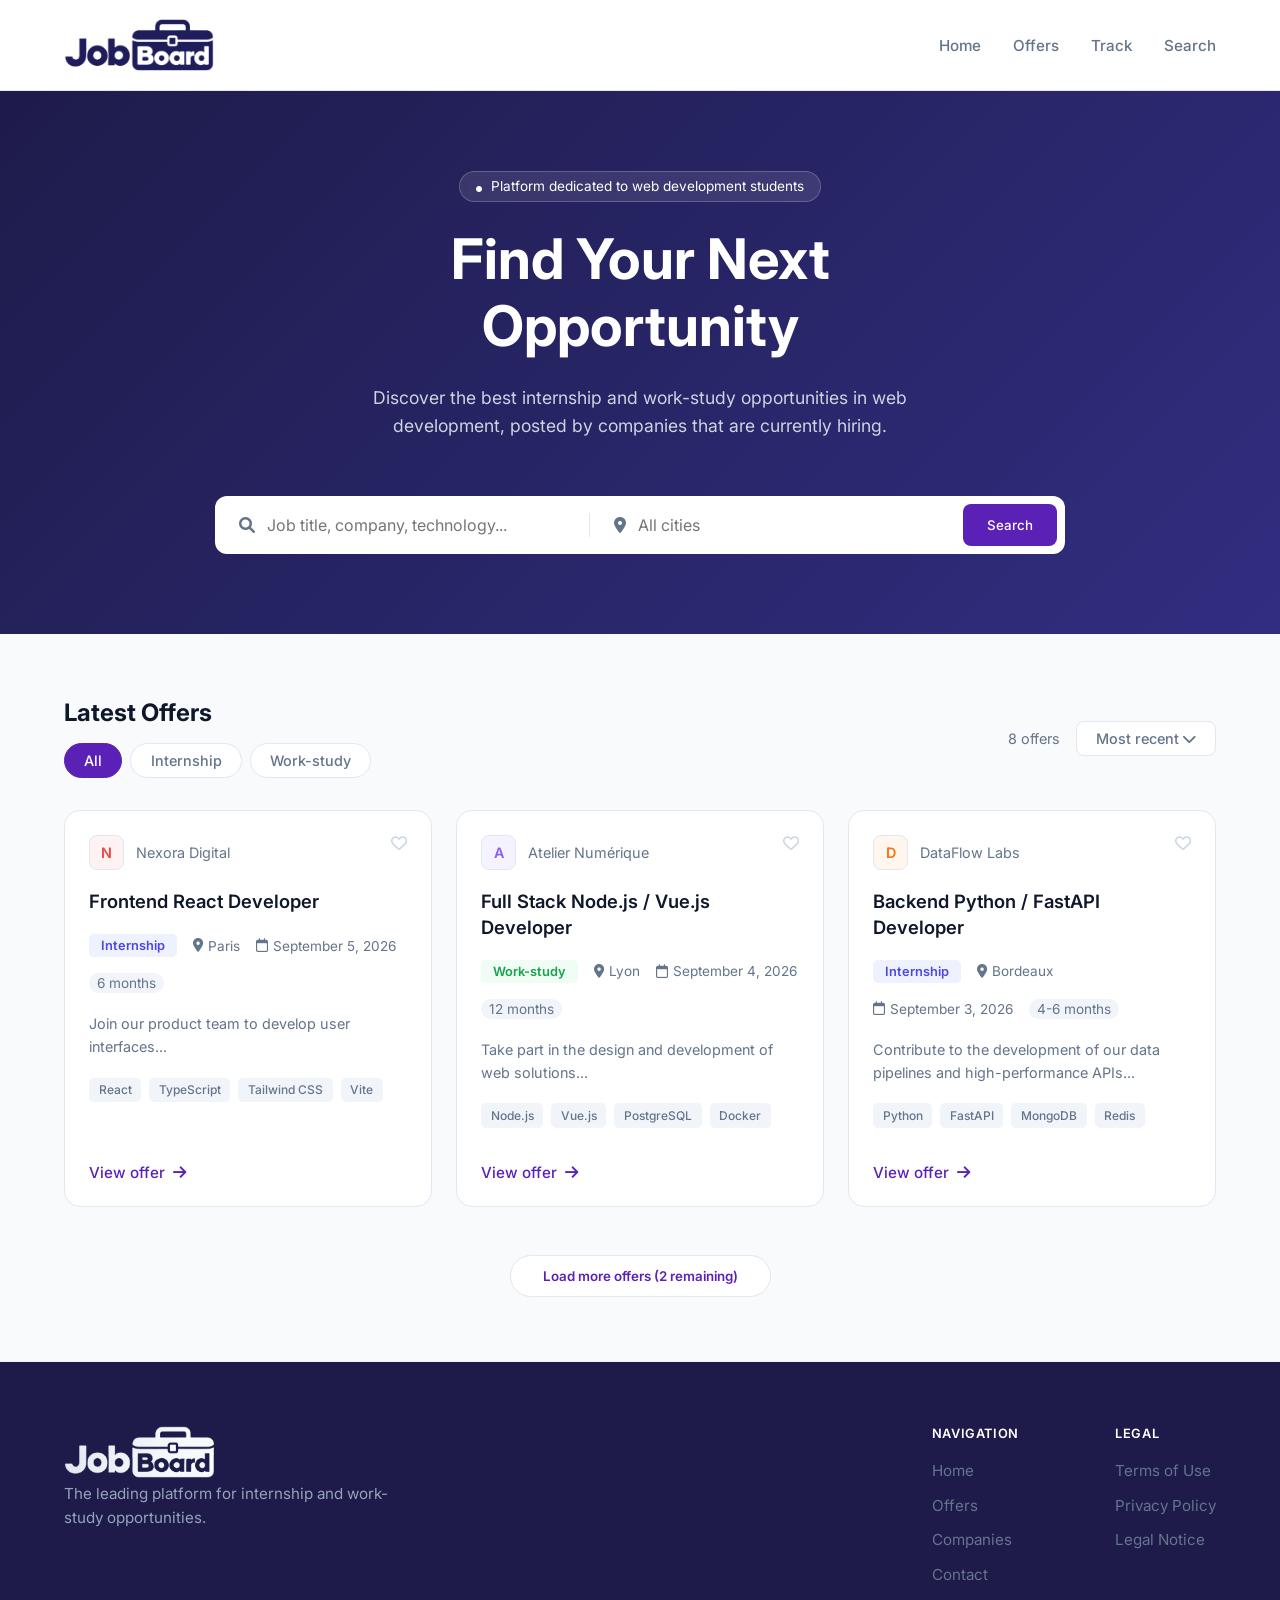
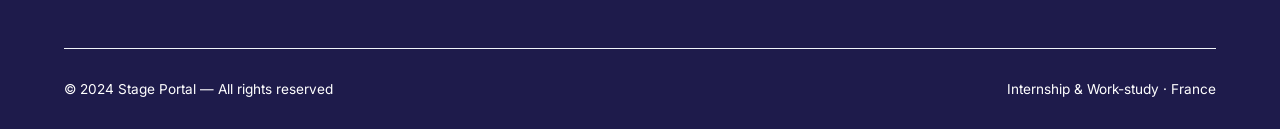
==== index.html @ 7f5615b3 "feat : create html and css for offers page [PSA-21]" ====
<!DOCTYPE html>
<html lang="en">

<head>
    <meta charset="UTF-8">
    <meta name="viewport" content="width=device-width, initial-scale=1.0">
    <title>StageFinder - Find Your Next Opportunity</title>
    <link href="https://cdnjs.cloudflare.com/ajax/libs/font-awesome/6.0.0/css/all.min.css" rel="stylesheet">
    <link href="https://fonts.googleapis.com/css2?family=Inter:wght@400;500;600;700&display=swap" rel="stylesheet">
    <link rel="stylesheet" href="./css/style.css">
    <link rel="stylesheet" href="./css/index.css">
</head>

<body>

    <nav>
        <a href="./index.html" class="logo">
            <img src="./assets/images/logo.png" alt="Logo">
        </a>
        <div class="nav-links">
            <a href="./index.html">Home</a>
            <a href="./search-offers.html">Offers</a>
            <a href="./offers-submiting.html">Track</a>
            <a href="./search-offers.html"> Search</a>
        </div>

    </nav>

    <header class="hero">
        <div class="hero-badge">
            <i class="fa-solid fa-circle" style="font-size: 6px; margin-right: 5px;"></i>
            Platform dedicated to web development students
        </div>
        <h1>Find Your Next<br>Opportunity</h1>
        <p>Discover the best internship and work-study opportunities in web development, posted by companies
            that are currently hiring.</p>

        <div class="search-box">
            <div class="search-input">
                <i class="fa-solid fa-magnifying-glass"></i>
                <input type="text" placeholder="Job title, company, technology...">
            </div>
            <div class="search-divider"></div>
            <div class="search-input">
                <i class="fa-solid fa-location-dot"></i>
                <input type="text" placeholder="All cities">
            </div>
            <button class="btn-primary" style="border-radius: 0.5rem; padding: 0.8rem 1.5rem;">Search</button>
        </div>
    </header>

    <main class="container">
        <div class="section-header">
            <div>
                <h2>Latest Offers</h2>
                <div class="filters" style="margin-top: 1rem;">
                    <button class="filter-btn active">All</button>
                    <button class="filter-btn">Internship</button>
                    <button class="filter-btn">Work-study</button>
                </div>
            </div>
            <div style="display: flex; gap: 1rem; align-items: center; color: var(--text-muted); font-size: 0.9rem;">
                <span>8 offers</span>
                <button class="filter-btn" style="border-radius: 0.5rem;">Most recent <i
                        class="fa-solid fa-chevron-down"></i></button>
            </div>
        </div>

        <div class="grid">

            <article class="card">
                <div class="card-header">
                    <div class="company">
                        <div class="company-logo" style="color:#EF4444; background:#FEF2F2;">N</div>
                        Nexora Digital
                    </div>
                    <i class="fa-regular fa-heart heart-icon"></i>
                </div>
                <h3 class="card-title">Frontend React Developer</h3>
                <div class="card-meta">
                    <span class="badge badge-stage">Internship</span>
                    <span class="meta-item"><i class="fa-solid fa-location-dot"></i> Paris</span>
                    <span class="meta-item"><i class="fa-regular fa-calendar"></i> September 5, 2026</span>
                    <span class="meta-item" style="background:#F1F5F9; padding:2px 8px; border-radius:12px;">6
                        months</span>
                </div>
                <p class="card-desc">Join our product team to develop user interfaces...</p>
                <div class="tags">
                    <span class="tag">React</span>
                    <span class="tag">TypeScript</span>
                    <span class="tag">Tailwind CSS</span>
                    <span class="tag">Vite</span>
                </div>
                <div class="card-footer">
                    <a href="#" class="btn-link">View offer <i class="fa-solid fa-arrow-right"></i></a>
                </div>
            </article>

            <article class="card">
                <div class="card-header">
                    <div class="company">
                        <div class="company-logo" style="color:#8B5CF6; background:#F5F3FF;">A</div>
                        Atelier Numérique
                    </div>
                    <i class="fa-regular fa-heart heart-icon"></i>
                </div>
                <h3 class="card-title">Full Stack Node.js / Vue.js Developer</h3>
                <div class="card-meta">
                    <span class="badge badge-alt">Work-study</span>
                    <span class="meta-item"><i class="fa-solid fa-location-dot"></i> Lyon</span>
                    <span class="meta-item"><i class="fa-regular fa-calendar"></i> September 4, 2026</span>
                    <span class="meta-item" style="background:#F1F5F9; padding:2px 8px; border-radius:12px;">12
                        months</span>
                </div>
                <p class="card-desc">Take part in the design and development of web solutions...</p>
                <div class="tags">
                    <span class="tag">Node.js</span>
                    <span class="tag">Vue.js</span>
                    <span class="tag">PostgreSQL</span>
                    <span class="tag">Docker</span>
                </div>
                <div class="card-footer">
                    <a href="#" class="btn-link">View offer <i class="fa-solid fa-arrow-right"></i></a>
                </div>
            </article>

            <article class="card">
                <div class="card-header">
                    <div class="company">
                        <div class="company-logo" style="color:#F97316; background:#FFF7ED;">D</div>
                        DataFlow Labs
                    </div>
                    <i class="fa-regular fa-heart heart-icon"></i>
                </div>
                <h3 class="card-title">Backend Python / FastAPI Developer</h3>
                <div class="card-meta">
                    <span class="badge badge-stage">Internship</span>
                    <span class="meta-item"><i class="fa-solid fa-location-dot"></i> Bordeaux</span>
                    <span class="meta-item"><i class="fa-regular fa-calendar"></i> September 3, 2026</span>
                    <span class="meta-item" style="background:#F1F5F9; padding:2px 8px; border-radius:12px;">4-6
                        months</span>
                </div>
                <p class="card-desc">Contribute to the development of our data pipelines and high-performance APIs...</p>
                <div class="tags">
                    <span class="tag">Python</span>
                    <span class="tag">FastAPI</span>
                    <span class="tag">MongoDB</span>
                    <span class="tag">Redis</span>
                </div>
                <div class="card-footer">
                    <a href="#" class="btn-link">View offer <i class="fa-solid fa-arrow-right"></i></a>
                </div>
            </article>

        </div>

        <div class="load-more">
            <button>Load more offers (2 remaining)</button>
        </div>
    </main>

    <footer class="site-footer">
        <div class="footer-container">

            <div class="footer-top">

                <div class="footer-brand">
                    <div class="footer-logo">
                        <img src="./assets/images/logo_dark_mode.png" alt="logo">
                    </div>
                    <p>The leading platform for internship and work-study opportunities.</p>
                </div>

                <div class="footer-links-wrapper">

                    <div class="footer-link-group">
                        <h4>Navigation</h4>
                        <ul>
                            <li><a href="#">Home</a></li>
                            <li><a href="#">Offers</a></li>
                            <li><a href="#">Companies</a></li>
                            <li><a href="#">Contact</a></li>
                        </ul>
                    </div>

                    <div class="footer-link-group">
                        <h4>Legal</h4>
                        <ul>
                            <li><a href="#">Terms of Use</a></li>
                            <li><a href="#">Privacy Policy</a></li>
                            <li><a href="#">Legal Notice</a></li>
                        </ul>
                    </div>

                </div>
            </div>

            <div class="footer-bottom">
                <p>© 2024 Stage Portal — All rights reserved</p>
                <p>Internship & Work-study · France</p>
            </div>

        </div>
    </footer>
</body>

</html>
---- css/style.css ----
:root {
    --primary: #5B21B6;
    --primary-light: #7C3AED;
    --primary-dark: #4C1D95;
    --bg-color: #F8FAFC;
    --text-main: #0F172A;
    --text-muted: #64748B;
    --border-color: #E2E8F0;
    --white: #FFFFFF;
    --stage-bg: #EEF2FF;
    --stage-text: #4F46E5;
    --alt-bg: #F0FDF4;
    --alt-text: #16A34A;
    --dark-card: #1E1B4B;
    --heart-red: #EF4444;
    --heart-bg: #FEE2E2;
}

* {
    margin: 0;
    padding: 0;
    box-sizing: border-box;
    font-family: 'Inter', sans-serif;
}

body {
    background-color: var(--bg-color);
    color: var(--text-main);
}

a {
    text-decoration: none;
    color: inherit;
}

ul {
    list-style: none;
}

nav {
    display: flex;
    justify-content: space-between;
    align-items: center;
    padding: 1.2rem 5%;
    background: var(--white);
    border-bottom: 1px solid var(--border-color);
}

.logo {
    font-weight: 700;
    font-size: 1.25rem;
    display: flex;
    align-items: center;
    gap: 0.5rem;
    color: var(--primary);
}

.logo img {
    width: 150px;
}

.nav-links {
    display: flex;
    gap: 2rem;
    align-items: center;
}

.nav-links a {
    color: var(--text-muted);
    font-weight: 500;
    font-size: 0.95rem;
    transition: color 0.2s;
}

.nav-links a:hover {
    color: var(--primary);
}


/* footer */
.site-footer {
    background-color: var(--dark-card);
    padding: 4rem 5% 2rem;
    font-family: 'Inter', sans-serif;
    border-top: 1px solid #F1F5F9;
}

.footer-container {
    max-width: 1200px;
    margin: 0 auto;
}

/* الجزء العلوي من الفوتر */
.footer-top {
    display: flex;
    justify-content: space-between;
    flex-wrap: wrap;
    gap: 3rem;
    margin-bottom: 4rem;
}

/* قسم الشعار والوصف */
.footer-brand {
    flex: 1;
    min-width: 250px;
    max-width: 350px;
}

.footer-logo img{
    width: 150px;
}


.footer-brand p {
    color: #94A3B8;
    font-size: 0.95rem;
    line-height: 1.6;
}

/* قسم الروابط */
.footer-links-wrapper {
    display: flex;
    gap: 6rem;
    flex-wrap: wrap;
}

.footer-link-group {
    display: flex;
    flex-direction: column;
    gap: 1.2rem;
}

.footer-link-group h4 {
    font-size: 0.8rem;
    font-weight: 600;
    color: var(--white);
    text-transform: uppercase;
    letter-spacing: 0.05em;
    margin: 0;
}

.footer-link-group ul {
    list-style: none;
    padding: 0;
    margin: 0;
    display: flex;
    flex-direction: column;
    gap: 0.9rem;
}

.footer-link-group a {
    text-decoration: none;
    color: #64748B;
    font-size: 0.95rem;
    transition: color 0.2s ease;
}

.footer-link-group a:hover {
    color: var(--white);
}

.footer-bottom {
    padding-top: 2rem;
    border-top: 1px solid #F1F5F9;
    display: flex;
    justify-content: space-between;
    align-items: center;
    flex-wrap: wrap;
    gap: 1rem;
}

.footer-bottom p {
    color: var(--white);
    font-size: 0.85rem;
    margin: 0;
}


@media (max-width: 768px) {
    .footer-top {
        flex-direction: column;
        gap: 2.5rem;
    }

    .footer-links-wrapper {
        gap: 3rem;
        flex-direction: column;
    }

    .footer-bottom {
        flex-direction: column;
        text-align: center;
        justify-content: center;
    }
}
---- css/index.css ----
.btn-primary {
    background: var(--primary);
    color: var(--white);
    padding: 0.6rem 1.2rem;
    border-radius: 0.5rem;
    font-weight: 500;
    border: none;
    cursor: pointer;
    transition: background 0.2s;
}

.btn-primary:hover {
    background: var(--primary-dark);
}

.hero {
    background: linear-gradient(135deg, #1E1B4B 0%, #312E81 100%);
    color: var(--white);
    text-align: center;
    padding: 5rem 5%;
    display: flex;
    flex-direction: column;
    align-items: center;
    gap: 1.5rem;
}

.hero-badge {
    background: rgba(255, 255, 255, 0.1);
    padding: 0.4rem 1rem;
    border-radius: 2rem;
    font-size: 0.85rem;
    border: 1px solid rgba(255, 255, 255, 0.2);
    backdrop-filter: blur(5px);
}

.hero h1 {
    font-size: 3.5rem;
    max-width: 800px;
    line-height: 1.2;
    font-weight: 700;
}

.hero p {
    color: #CBD5E1;
    font-size: 1.1rem;
    max-width: 600px;
    line-height: 1.6;
}

.search-box {
    background: var(--white);
    padding: 0.5rem;
    border-radius: 0.75rem;
    display: flex;
    gap: 0.5rem;
    width: 100%;
    max-width: 850px;
    margin-top: 2rem;
    align-items: center;
}

.search-input {
    flex: 1;
    display: flex;
    align-items: center;
    gap: 0.75rem;
    padding: 0.5rem 1rem;
    color: var(--text-muted);
}

.search-input input {
    border: none;
    outline: none;
    width: 100%;
    font-size: 1rem;
    color: var(--text-main);
}

.search-divider {
    width: 1px;
    height: 24px;
    background: var(--border-color);
}

.container {
    padding: 4rem 5%;
    max-width: 1400px;
    margin: 0 auto;
}

.section-header {
    display: flex;
    justify-content: space-between;
    align-items: center;
    margin-bottom: 2rem;
    flex-wrap: wrap;
    gap: 1.5rem;
}

.section-header h2 {
    font-size: 1.5rem;
    color: var(--text-main);
}

.filters {
    display: flex;
    gap: 0.5rem;
}

.filter-btn {
    padding: 0.5rem 1.2rem;
    border-radius: 2rem;
    border: 1px solid var(--border-color);
    background: var(--white);
    color: var(--text-muted);
    cursor: pointer;
    font-size: 0.9rem;
    font-weight: 500;
    transition: all 0.2s;
}

.filter-btn.active {
    background: var(--primary);
    color: var(--white);
    border-color: var(--primary);
}

.grid {
    display: grid;
    grid-template-columns: repeat(auto-fill, minmax(320px, 1fr));
    gap: 1.5rem;
}

.card {
    background: var(--white);
    border-radius: 1rem;
    padding: 1.5rem;
    border: 1px solid var(--border-color);
    transition: transform 0.2s, box-shadow 0.2s;
    display: flex;
    flex-direction: column;
    gap: 1.2rem;
}

.card:hover {
    transform: translateY(-4px);
    box-shadow: 0 10px 15px -3px rgba(0, 0, 0, 0.05);
}

.card-header {
    display: flex;
    justify-content: space-between;
    align-items: flex-start;
}

.company {
    display: flex;
    align-items: center;
    gap: 0.75rem;
    font-size: 0.9rem;
    color: var(--text-muted);
}

.company-logo {
    width: 35px;
    height: 35px;
    border-radius: 0.5rem;
    background: #F8FAFC;
    display: flex;
    align-items: center;
    justify-content: center;
    font-weight: 600;
    color: var(--primary);
    border: 1px solid var(--border-color);
}

.heart-icon {
    color: #CBD5E1;
    cursor: pointer;
    transition: color 0.2s;
}

.heart-icon:hover {
    color: #EF4444;
}

.card-title {
    font-size: 1.15rem;
    font-weight: 600;
    color: var(--text-main);
    line-height: 1.4;
}

.card-meta {
    display: flex;
    gap: 1rem;
    font-size: 0.85rem;
    flex-wrap: wrap;
    align-items: center;
}

.badge {
    padding: 0.25rem 0.75rem;
    border-radius: 0.3rem;
    font-weight: 600;
    font-size: 0.8rem;
}

.badge-stage {
    background: var(--stage-bg);
    color: var(--stage-text);
}

.badge-alt {
    background: var(--alt-bg);
    color: var(--alt-text);
}

.meta-item {
    display: flex;
    align-items: center;
    gap: 0.3rem;
    color: var(--text-muted);
}

.card-desc {
    font-size: 0.9rem;
    color: var(--text-muted);
    line-height: 1.6;
}

.tags {
    display: flex;
    gap: 0.5rem;
    flex-wrap: wrap;
}

.tag {
    background: #F1F5F9;
    color: var(--text-muted);
    padding: 0.3rem 0.6rem;
    border-radius: 0.3rem;
    font-size: 0.75rem;
    font-weight: 500;
}

.card-footer {
    margin-top: auto;
    padding-top: 1rem;
}

.btn-link {
    color: var(--primary);
    font-weight: 500;
    font-size: 0.95rem;
    display: flex;
    align-items: center;
    gap: 0.5rem;
    transition: gap 0.2s;
}

.btn-link:hover {
    gap: 0.75rem;
}

.load-more {
    text-align: center;
    margin-top: 3rem;
}

.load-more button {
    background: var(--white);
    border: 1px solid var(--border-color);
    padding: 0.75rem 2rem;
    border-radius: 2rem;
    color: var(--primary);
    font-weight: 600;
    cursor: pointer;
    transition: background 0.2s;
}

.load-more button:hover {
    background: #F8FAFC;
}

@media (max-width: 900px) {
    .hero h1 {
        font-size: 2.5rem;
    }

    .nav-links {
        display: none;
        
    }
}

@media (max-width: 600px) {
    .hero h1 {
        font-size: 2rem;
    }

    .search-box {
        flex-direction: column;
        background: transparent;
        padding: 0;
        gap: 1rem;
    }

    .search-input {
        background: var(--white);
        border-radius: 0.5rem;
        width: 100%;
        padding: 1rem;
    }

    .search-divider {
        display: none;
    }

    .search-box .btn-primary {
        width: 100%;
        padding: 1rem;
    }

    .section-header {
        flex-direction: column;
        align-items: flex-start;
    }

    .filters {
        flex-wrap: wrap;
    }
}
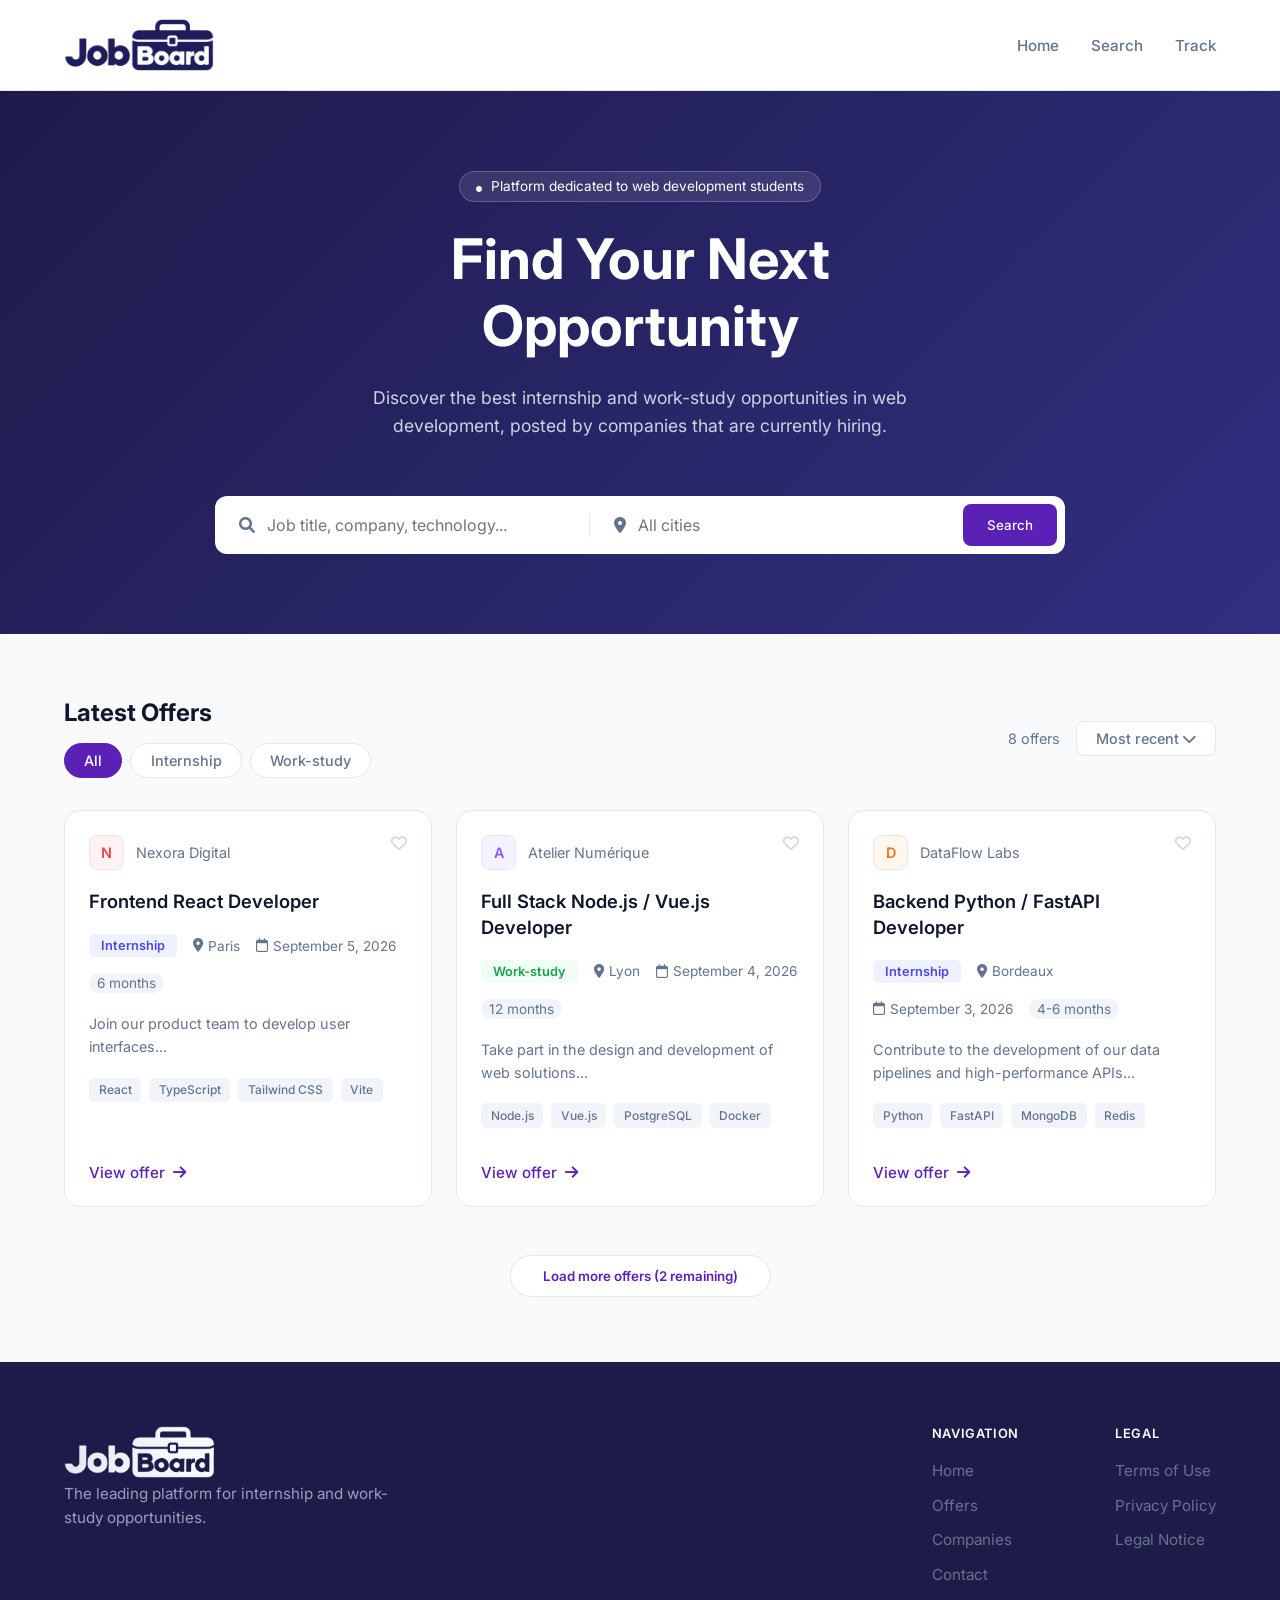
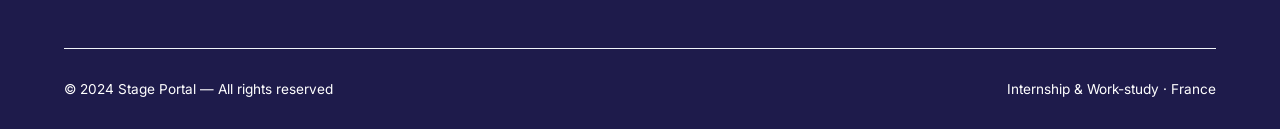
==== commit 055e378f: "feat : create html and css for update offer page [PSA-46]" ====
--- a/index.html
+++ b/index.html
@@ -7,8 +7,8 @@
     <title>StageFinder - Find Your Next Opportunity</title>
     <link href="https://cdnjs.cloudflare.com/ajax/libs/font-awesome/6.0.0/css/all.min.css" rel="stylesheet">
     <link href="https://fonts.googleapis.com/css2?family=Inter:wght@400;500;600;700&display=swap" rel="stylesheet">
-    <link rel="stylesheet" href="./css/style.css">
-    <link rel="stylesheet" href="./css/index.css">
+    <link rel="stylesheet" href="./css/public/style.css">
+    <link rel="stylesheet" href="./css/public/index.css">
 </head>
 
 <body>
@@ -19,9 +19,8 @@
         </a>
         <div class="nav-links">
             <a href="./index.html">Home</a>
-            <a href="./search-offers.html">Offers</a>
-            <a href="./offers-submiting.html">Track</a>
-            <a href="./search-offers.html"> Search</a>
+            <a href="./public/search-offers.html">Search</a>
+            <a href="./public/offers-submiting.html">Track</a>
         </div>
 
     </nav>
--- a/css/public/style.css
+++ b/css/public/style.css
@@ -0,0 +1,195 @@
+:root {
+    --primary: #5B21B6;
+    --primary-light: #7C3AED;
+    --primary-dark: #4C1D95;
+    --bg-color: #F8FAFC;
+    --text-main: #0F172A;
+    --text-muted: #64748B;
+    --border-color: #E2E8F0;
+    --white: #FFFFFF;
+    --stage-bg: #EEF2FF;
+    --stage-text: #4F46E5;
+    --alt-bg: #F0FDF4;
+    --alt-text: #16A34A;
+    --dark-card: #1E1B4B;
+    --heart-red: #EF4444;
+    --heart-bg: #FEE2E2;
+}
+
+* {
+    margin: 0;
+    padding: 0;
+    box-sizing: border-box;
+    font-family: 'Inter', sans-serif;
+}
+
+body {
+    background-color: var(--bg-color);
+    color: var(--text-main);
+}
+
+a {
+    text-decoration: none;
+    color: inherit;
+}
+
+ul {
+    list-style: none;
+}
+
+nav {
+    display: flex;
+    justify-content: space-between;
+    align-items: center;
+    padding: 1.2rem 5%;
+    background: var(--white);
+    border-bottom: 1px solid var(--border-color);
+}
+
+.logo {
+    font-weight: 700;
+    font-size: 1.25rem;
+    display: flex;
+    align-items: center;
+    gap: 0.5rem;
+    color: var(--primary);
+}
+
+.logo img {
+    width: 150px;
+}
+
+.nav-links {
+    display: flex;
+    gap: 2rem;
+    align-items: center;
+}
+
+.nav-links a {
+    color: var(--text-muted);
+    font-weight: 500;
+    font-size: 0.95rem;
+    transition: color 0.2s;
+}
+
+.nav-links a:hover {
+    color: var(--primary);
+}
+
+
+/* footer */
+.site-footer {
+    background-color: var(--dark-card);
+    padding: 4rem 5% 2rem;
+    font-family: 'Inter', sans-serif;
+    border-top: 1px solid #F1F5F9;
+}
+
+.footer-container {
+    max-width: 1200px;
+    margin: 0 auto;
+}
+
+/* الجزء العلوي من الفوتر */
+.footer-top {
+    display: flex;
+    justify-content: space-between;
+    flex-wrap: wrap;
+    gap: 3rem;
+    margin-bottom: 4rem;
+}
+
+/* قسم الشعار والوصف */
+.footer-brand {
+    flex: 1;
+    min-width: 250px;
+    max-width: 350px;
+}
+
+.footer-logo img{
+    width: 150px;
+}
+
+
+.footer-brand p {
+    color: #94A3B8;
+    font-size: 0.95rem;
+    line-height: 1.6;
+}
+
+/* قسم الروابط */
+.footer-links-wrapper {
+    display: flex;
+    gap: 6rem;
+    flex-wrap: wrap;
+}
+
+.footer-link-group {
+    display: flex;
+    flex-direction: column;
+    gap: 1.2rem;
+}
+
+.footer-link-group h4 {
+    font-size: 0.8rem;
+    font-weight: 600;
+    color: var(--white);
+    text-transform: uppercase;
+    letter-spacing: 0.05em;
+    margin: 0;
+}
+
+.footer-link-group ul {
+    list-style: none;
+    padding: 0;
+    margin: 0;
+    display: flex;
+    flex-direction: column;
+    gap: 0.9rem;
+}
+
+.footer-link-group a {
+    text-decoration: none;
+    color: #64748B;
+    font-size: 0.95rem;
+    transition: color 0.2s ease;
+}
+
+.footer-link-group a:hover {
+    color: var(--white);
+}
+
+.footer-bottom {
+    padding-top: 2rem;
+    border-top: 1px solid #F1F5F9;
+    display: flex;
+    justify-content: space-between;
+    align-items: center;
+    flex-wrap: wrap;
+    gap: 1rem;
+}
+
+.footer-bottom p {
+    color: var(--white);
+    font-size: 0.85rem;
+    margin: 0;
+}
+
+
+@media (max-width: 768px) {
+    .footer-top {
+        flex-direction: column;
+        gap: 2.5rem;
+    }
+
+    .footer-links-wrapper {
+        gap: 3rem;
+        flex-direction: column;
+    }
+
+    .footer-bottom {
+        flex-direction: column;
+        text-align: center;
+        justify-content: center;
+    }
+}
--- a/css/public/index.css
+++ b/css/public/index.css
@@ -0,0 +1,333 @@
+.btn-primary {
+    background: var(--primary);
+    color: var(--white);
+    padding: 0.6rem 1.2rem;
+    border-radius: 0.5rem;
+    font-weight: 500;
+    border: none;
+    cursor: pointer;
+    transition: background 0.2s;
+}
+
+.btn-primary:hover {
+    background: var(--primary-dark);
+}
+
+.hero {
+    background: linear-gradient(135deg, #1E1B4B 0%, #312E81 100%);
+    color: var(--white);
+    text-align: center;
+    padding: 5rem 5%;
+    display: flex;
+    flex-direction: column;
+    align-items: center;
+    gap: 1.5rem;
+}
+
+.hero-badge {
+    background: rgba(255, 255, 255, 0.1);
+    padding: 0.4rem 1rem;
+    border-radius: 2rem;
+    font-size: 0.85rem;
+    border: 1px solid rgba(255, 255, 255, 0.2);
+    backdrop-filter: blur(5px);
+}
+
+.hero h1 {
+    font-size: 3.5rem;
+    max-width: 800px;
+    line-height: 1.2;
+    font-weight: 700;
+}
+
+.hero p {
+    color: #CBD5E1;
+    font-size: 1.1rem;
+    max-width: 600px;
+    line-height: 1.6;
+}
+
+.search-box {
+    background: var(--white);
+    padding: 0.5rem;
+    border-radius: 0.75rem;
+    display: flex;
+    gap: 0.5rem;
+    width: 100%;
+    max-width: 850px;
+    margin-top: 2rem;
+    align-items: center;
+}
+
+.search-input {
+    flex: 1;
+    display: flex;
+    align-items: center;
+    gap: 0.75rem;
+    padding: 0.5rem 1rem;
+    color: var(--text-muted);
+}
+
+.search-input input {
+    border: none;
+    outline: none;
+    width: 100%;
+    font-size: 1rem;
+    color: var(--text-main);
+}
+
+.search-divider {
+    width: 1px;
+    height: 24px;
+    background: var(--border-color);
+}
+
+.container {
+    padding: 4rem 5%;
+    max-width: 1400px;
+    margin: 0 auto;
+}
+
+.section-header {
+    display: flex;
+    justify-content: space-between;
+    align-items: center;
+    margin-bottom: 2rem;
+    flex-wrap: wrap;
+    gap: 1.5rem;
+}
+
+.section-header h2 {
+    font-size: 1.5rem;
+    color: var(--text-main);
+}
+
+.filters {
+    display: flex;
+    gap: 0.5rem;
+}
+
+.filter-btn {
+    padding: 0.5rem 1.2rem;
+    border-radius: 2rem;
+    border: 1px solid var(--border-color);
+    background: var(--white);
+    color: var(--text-muted);
+    cursor: pointer;
+    font-size: 0.9rem;
+    font-weight: 500;
+    transition: all 0.2s;
+}
+
+.filter-btn.active {
+    background: var(--primary);
+    color: var(--white);
+    border-color: var(--primary);
+}
+
+.grid {
+    display: grid;
+    grid-template-columns: repeat(auto-fill, minmax(320px, 1fr));
+    gap: 1.5rem;
+}
+
+.card {
+    background: var(--white);
+    border-radius: 1rem;
+    padding: 1.5rem;
+    border: 1px solid var(--border-color);
+    transition: transform 0.2s, box-shadow 0.2s;
+    display: flex;
+    flex-direction: column;
+    gap: 1.2rem;
+}
+
+.card:hover {
+    transform: translateY(-4px);
+    box-shadow: 0 10px 15px -3px rgba(0, 0, 0, 0.05);
+}
+
+.card-header {
+    display: flex;
+    justify-content: space-between;
+    align-items: flex-start;
+}
+
+.company {
+    display: flex;
+    align-items: center;
+    gap: 0.75rem;
+    font-size: 0.9rem;
+    color: var(--text-muted);
+}
+
+.company-logo {
+    width: 35px;
+    height: 35px;
+    border-radius: 0.5rem;
+    background: #F8FAFC;
+    display: flex;
+    align-items: center;
+    justify-content: center;
+    font-weight: 600;
+    color: var(--primary);
+    border: 1px solid var(--border-color);
+}
+
+.heart-icon {
+    color: #CBD5E1;
+    cursor: pointer;
+    transition: color 0.2s;
+}
+
+.heart-icon:hover {
+    color: #EF4444;
+}
+
+.card-title {
+    font-size: 1.15rem;
+    font-weight: 600;
+    color: var(--text-main);
+    line-height: 1.4;
+}
+
+.card-meta {
+    display: flex;
+    gap: 1rem;
+    font-size: 0.85rem;
+    flex-wrap: wrap;
+    align-items: center;
+}
+
+.badge {
+    padding: 0.25rem 0.75rem;
+    border-radius: 0.3rem;
+    font-weight: 600;
+    font-size: 0.8rem;
+}
+
+.badge-stage {
+    background: var(--stage-bg);
+    color: var(--stage-text);
+}
+
+.badge-alt {
+    background: var(--alt-bg);
+    color: var(--alt-text);
+}
+
+.meta-item {
+    display: flex;
+    align-items: center;
+    gap: 0.3rem;
+    color: var(--text-muted);
+}
+
+.card-desc {
+    font-size: 0.9rem;
+    color: var(--text-muted);
+    line-height: 1.6;
+}
+
+.tags {
+    display: flex;
+    gap: 0.5rem;
+    flex-wrap: wrap;
+}
+
+.tag {
+    background: #F1F5F9;
+    color: var(--text-muted);
+    padding: 0.3rem 0.6rem;
+    border-radius: 0.3rem;
+    font-size: 0.75rem;
+    font-weight: 500;
+}
+
+.card-footer {
+    margin-top: auto;
+    padding-top: 1rem;
+}
+
+.btn-link {
+    color: var(--primary);
+    font-weight: 500;
+    font-size: 0.95rem;
+    display: flex;
+    align-items: center;
+    gap: 0.5rem;
+    transition: gap 0.2s;
+}
+
+.btn-link:hover {
+    gap: 0.75rem;
+}
+
+.load-more {
+    text-align: center;
+    margin-top: 3rem;
+}
+
+.load-more button {
+    background: var(--white);
+    border: 1px solid var(--border-color);
+    padding: 0.75rem 2rem;
+    border-radius: 2rem;
+    color: var(--primary);
+    font-weight: 600;
+    cursor: pointer;
+    transition: background 0.2s;
+}
+
+.load-more button:hover {
+    background: #F8FAFC;
+}
+
+@media (max-width: 900px) {
+    .hero h1 {
+        font-size: 2.5rem;
+    }
+
+    .nav-links {
+        display: none;
+        
+    }
+}
+
+@media (max-width: 600px) {
+    .hero h1 {
+        font-size: 2rem;
+    }
+
+    .search-box {
+        flex-direction: column;
+        background: transparent;
+        padding: 0;
+        gap: 1rem;
+    }
+
+    .search-input {
+        background: var(--white);
+        border-radius: 0.5rem;
+        width: 100%;
+        padding: 1rem;
+    }
+
+    .search-divider {
+        display: none;
+    }
+
+    .search-box .btn-primary {
+        width: 100%;
+        padding: 1rem;
+    }
+
+    .section-header {
+        flex-direction: column;
+        align-items: flex-start;
+    }
+
+    .filters {
+        flex-wrap: wrap;
+    }
+}
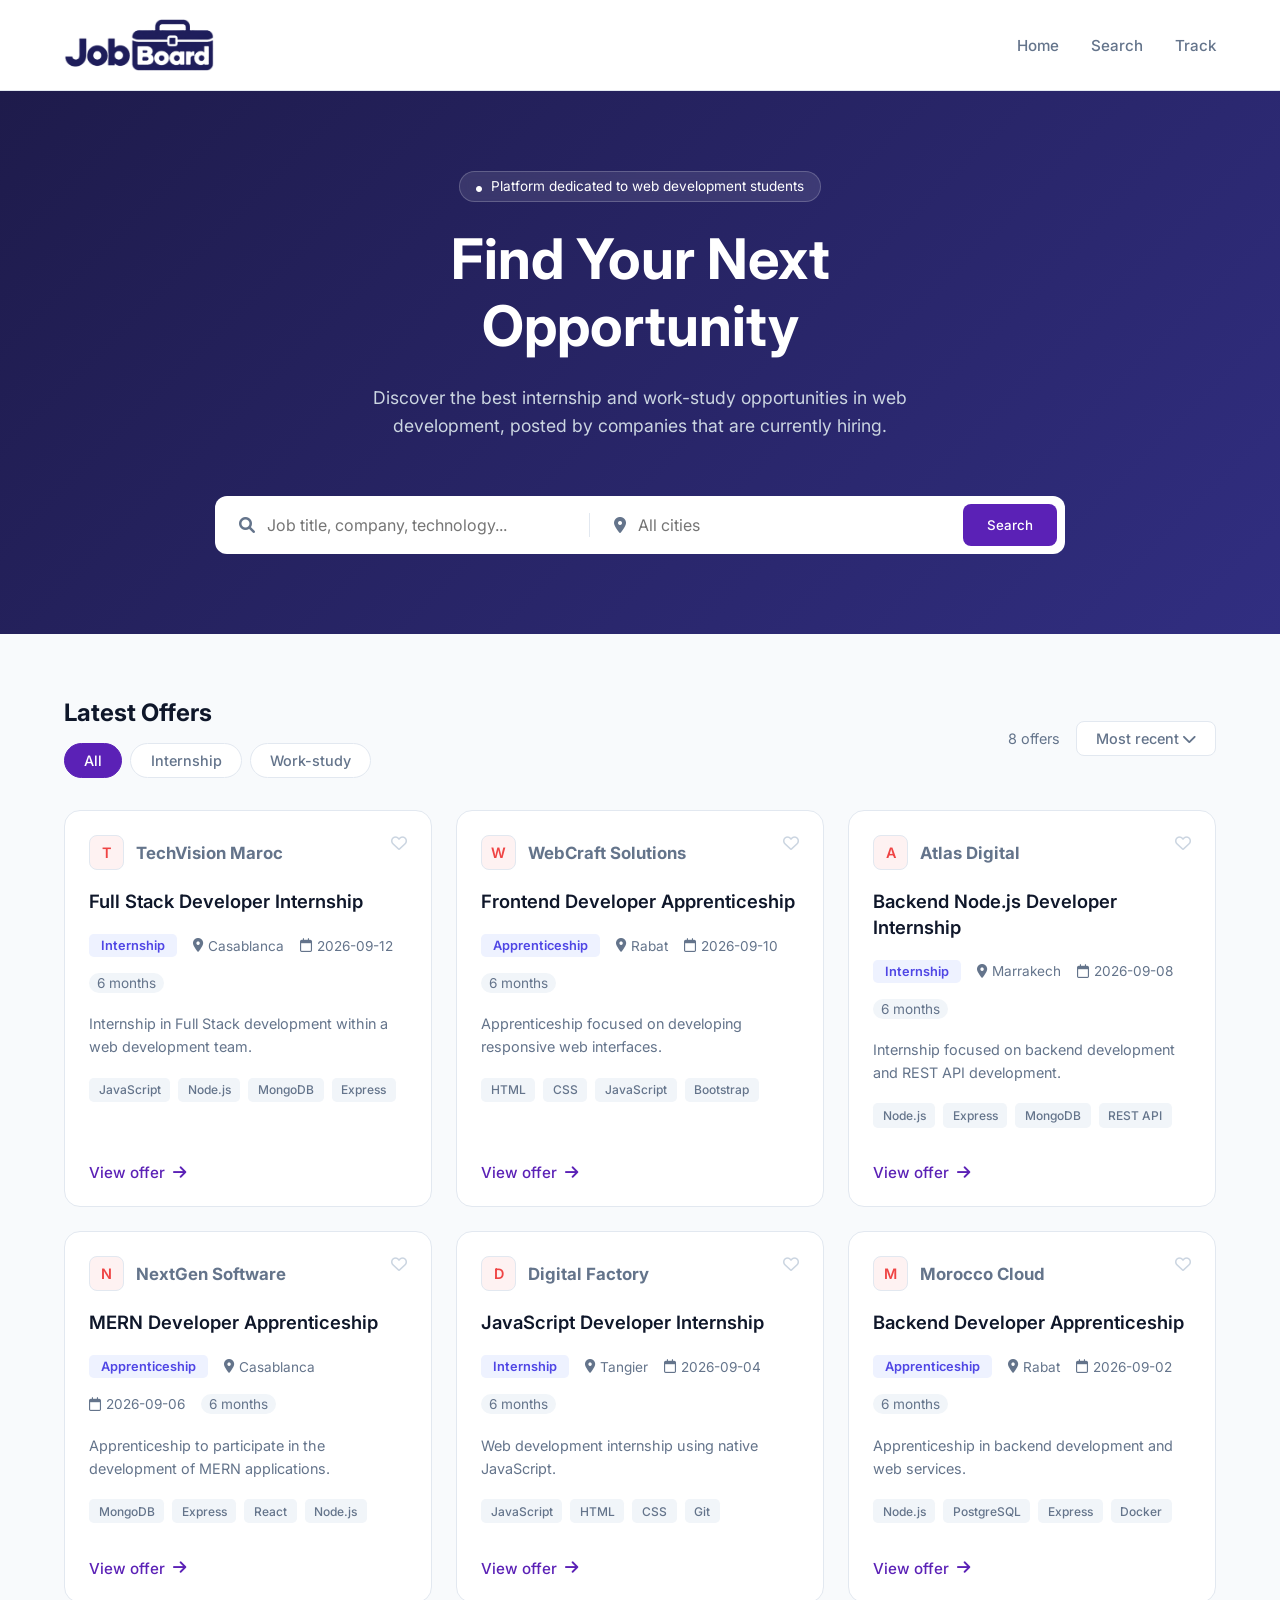
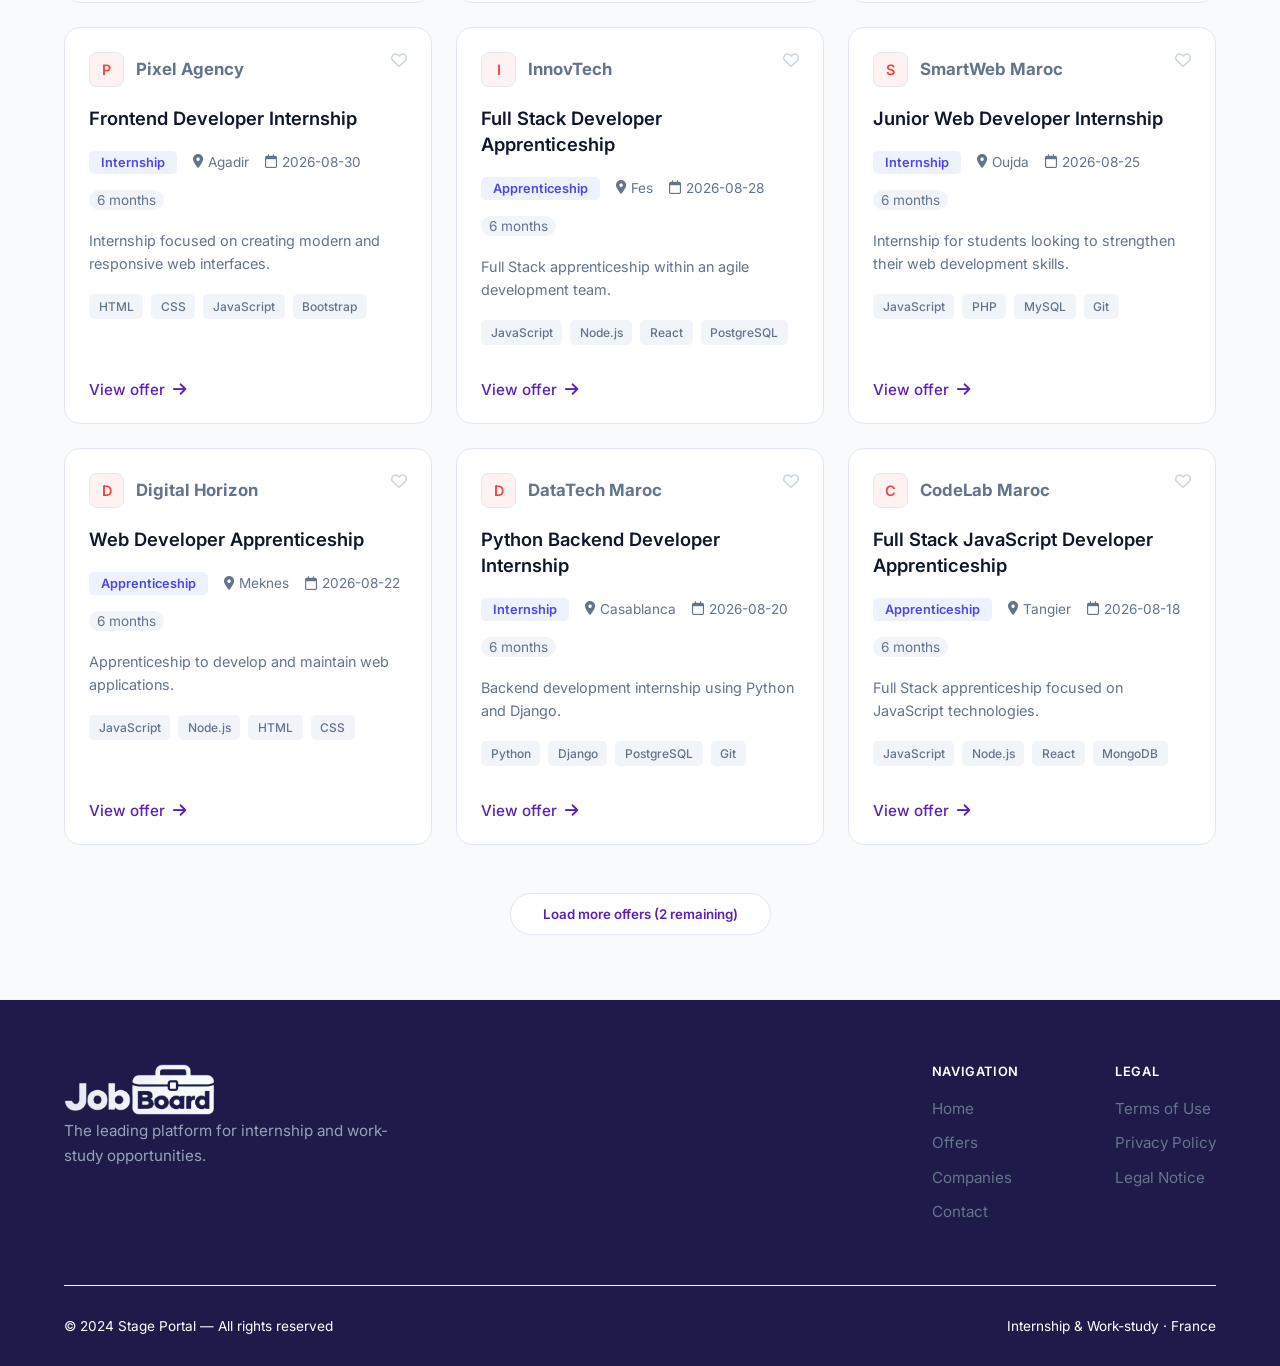
==== commit 82760ca5: "feature : display the offers on home page [PSA-49]" ====
--- a/index.html
+++ b/index.html
@@ -67,90 +67,6 @@
 
         <div class="grid">
 
-            <article class="card">
-                <div class="card-header">
-                    <div class="company">
-                        <div class="company-logo" style="color:#EF4444; background:#FEF2F2;">N</div>
-                        Nexora Digital
-                    </div>
-                    <i class="fa-regular fa-heart heart-icon"></i>
-                </div>
-                <h3 class="card-title">Frontend React Developer</h3>
-                <div class="card-meta">
-                    <span class="badge badge-stage">Internship</span>
-                    <span class="meta-item"><i class="fa-solid fa-location-dot"></i> Paris</span>
-                    <span class="meta-item"><i class="fa-regular fa-calendar"></i> September 5, 2026</span>
-                    <span class="meta-item" style="background:#F1F5F9; padding:2px 8px; border-radius:12px;">6
-                        months</span>
-                </div>
-                <p class="card-desc">Join our product team to develop user interfaces...</p>
-                <div class="tags">
-                    <span class="tag">React</span>
-                    <span class="tag">TypeScript</span>
-                    <span class="tag">Tailwind CSS</span>
-                    <span class="tag">Vite</span>
-                </div>
-                <div class="card-footer">
-                    <a href="#" class="btn-link">View offer <i class="fa-solid fa-arrow-right"></i></a>
-                </div>
-            </article>
-
-            <article class="card">
-                <div class="card-header">
-                    <div class="company">
-                        <div class="company-logo" style="color:#8B5CF6; background:#F5F3FF;">A</div>
-                        Atelier Numérique
-                    </div>
-                    <i class="fa-regular fa-heart heart-icon"></i>
-                </div>
-                <h3 class="card-title">Full Stack Node.js / Vue.js Developer</h3>
-                <div class="card-meta">
-                    <span class="badge badge-alt">Work-study</span>
-                    <span class="meta-item"><i class="fa-solid fa-location-dot"></i> Lyon</span>
-                    <span class="meta-item"><i class="fa-regular fa-calendar"></i> September 4, 2026</span>
-                    <span class="meta-item" style="background:#F1F5F9; padding:2px 8px; border-radius:12px;">12
-                        months</span>
-                </div>
-                <p class="card-desc">Take part in the design and development of web solutions...</p>
-                <div class="tags">
-                    <span class="tag">Node.js</span>
-                    <span class="tag">Vue.js</span>
-                    <span class="tag">PostgreSQL</span>
-                    <span class="tag">Docker</span>
-                </div>
-                <div class="card-footer">
-                    <a href="#" class="btn-link">View offer <i class="fa-solid fa-arrow-right"></i></a>
-                </div>
-            </article>
-
-            <article class="card">
-                <div class="card-header">
-                    <div class="company">
-                        <div class="company-logo" style="color:#F97316; background:#FFF7ED;">D</div>
-                        DataFlow Labs
-                    </div>
-                    <i class="fa-regular fa-heart heart-icon"></i>
-                </div>
-                <h3 class="card-title">Backend Python / FastAPI Developer</h3>
-                <div class="card-meta">
-                    <span class="badge badge-stage">Internship</span>
-                    <span class="meta-item"><i class="fa-solid fa-location-dot"></i> Bordeaux</span>
-                    <span class="meta-item"><i class="fa-regular fa-calendar"></i> September 3, 2026</span>
-                    <span class="meta-item" style="background:#F1F5F9; padding:2px 8px; border-radius:12px;">4-6
-                        months</span>
-                </div>
-                <p class="card-desc">Contribute to the development of our data pipelines and high-performance APIs...</p>
-                <div class="tags">
-                    <span class="tag">Python</span>
-                    <span class="tag">FastAPI</span>
-                    <span class="tag">MongoDB</span>
-                    <span class="tag">Redis</span>
-                </div>
-                <div class="card-footer">
-                    <a href="#" class="btn-link">View offer <i class="fa-solid fa-arrow-right"></i></a>
-                </div>
-            </article>
-
         </div>
 
         <div class="load-more">
@@ -201,6 +117,7 @@
 
         </div>
     </footer>
+    <script type="module"  src="./js/app.js"></script>
 </body>
 
 </html>
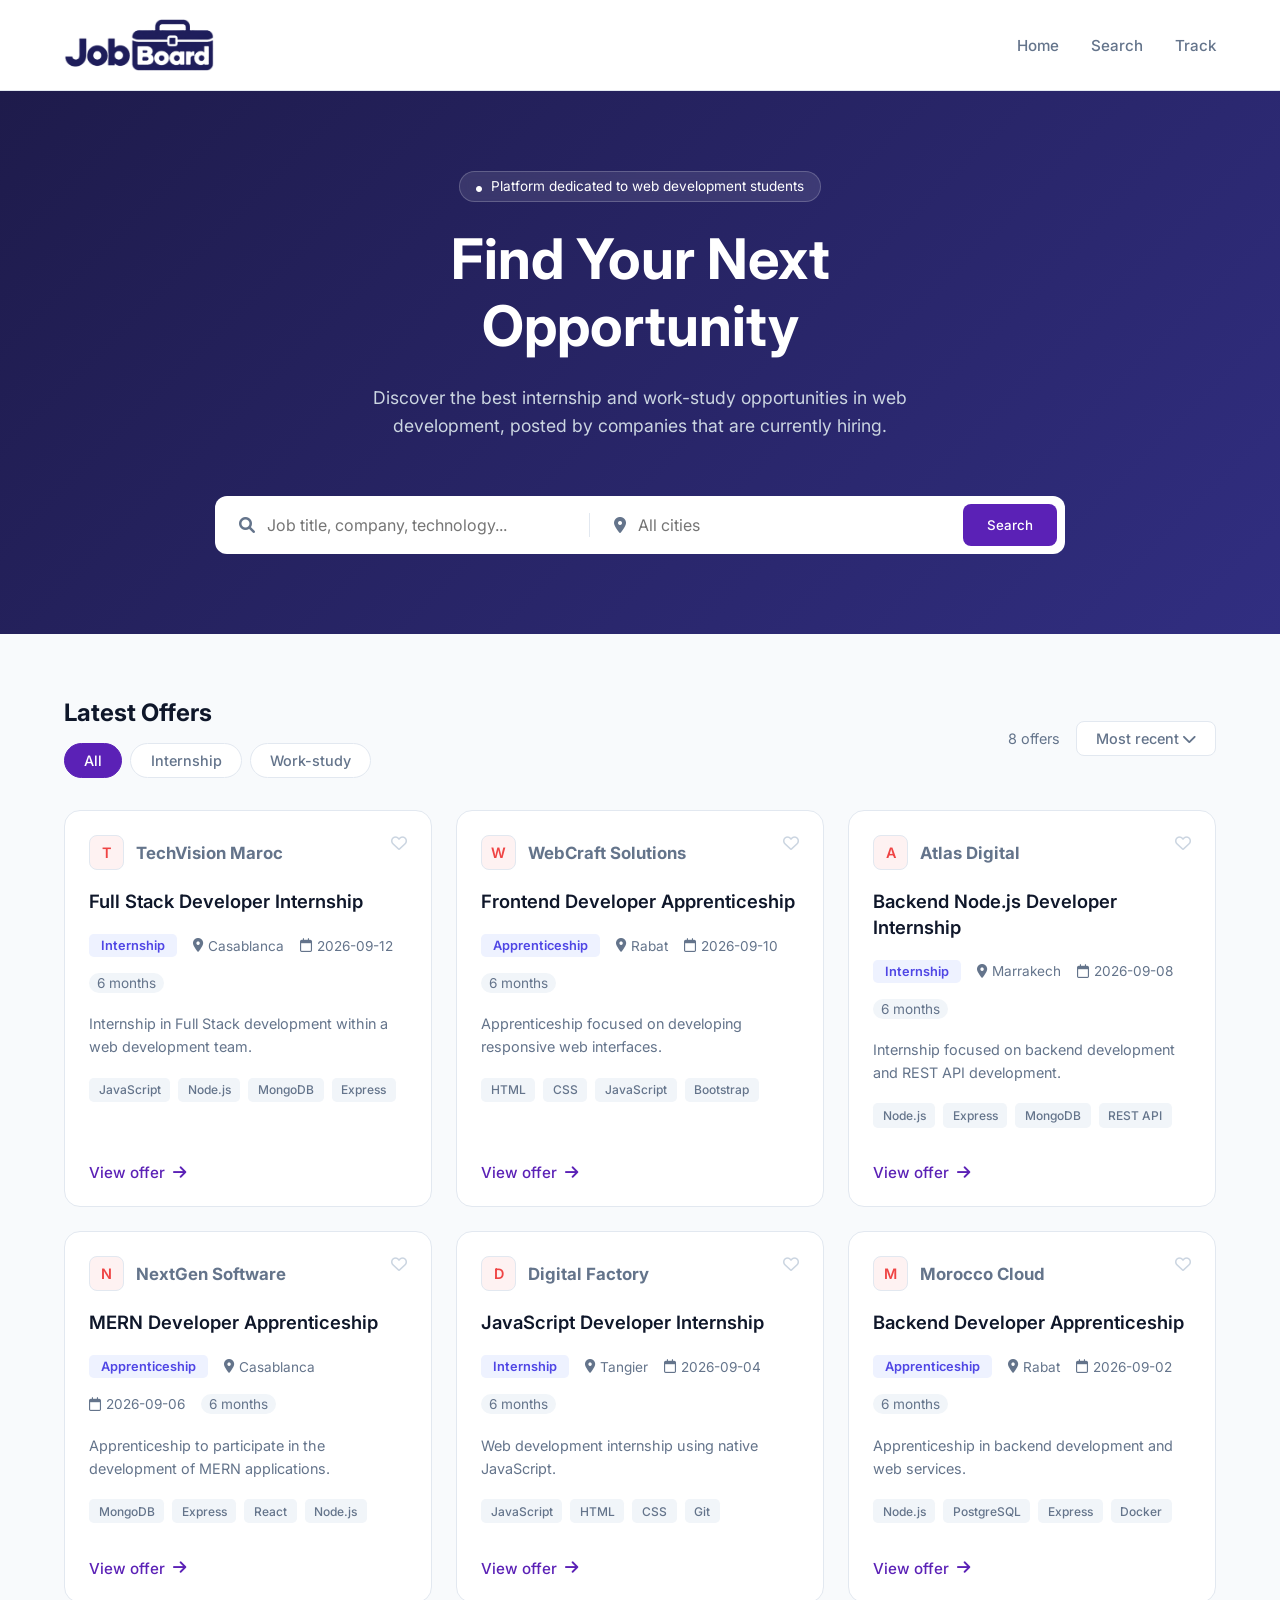
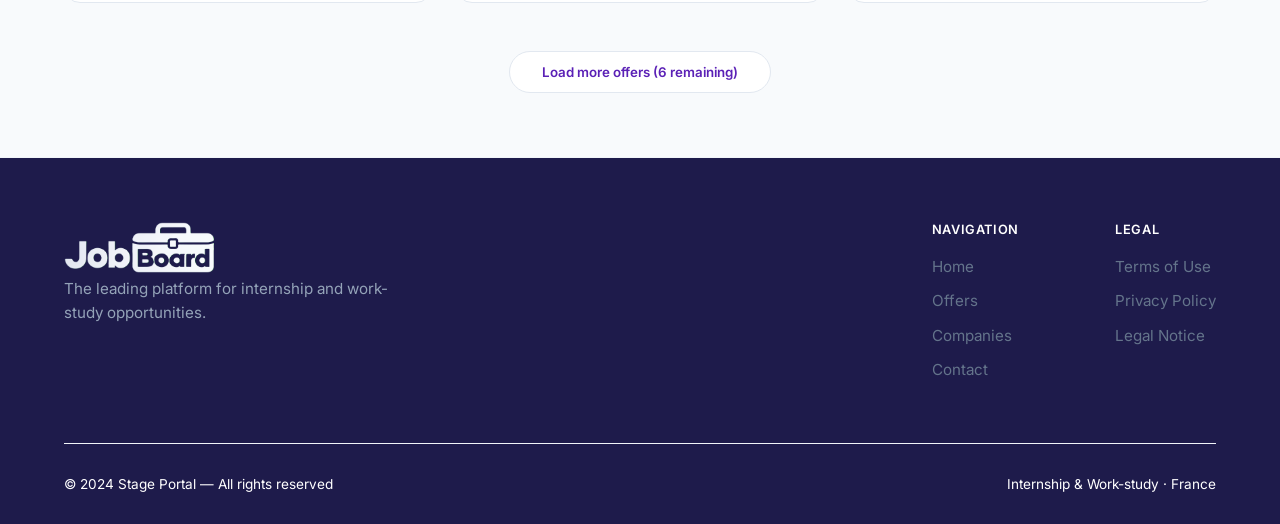
==== commit ed6b61a7: "feat : create paginate function [PSA-53]" ====
--- a/index.html
+++ b/index.html
@@ -70,7 +70,7 @@
         </div>
 
         <div class="load-more">
-            <button>Load more offers (2 remaining)</button>
+            <button class="pagination-btn">Load more offers</button>
         </div>
     </main>
 
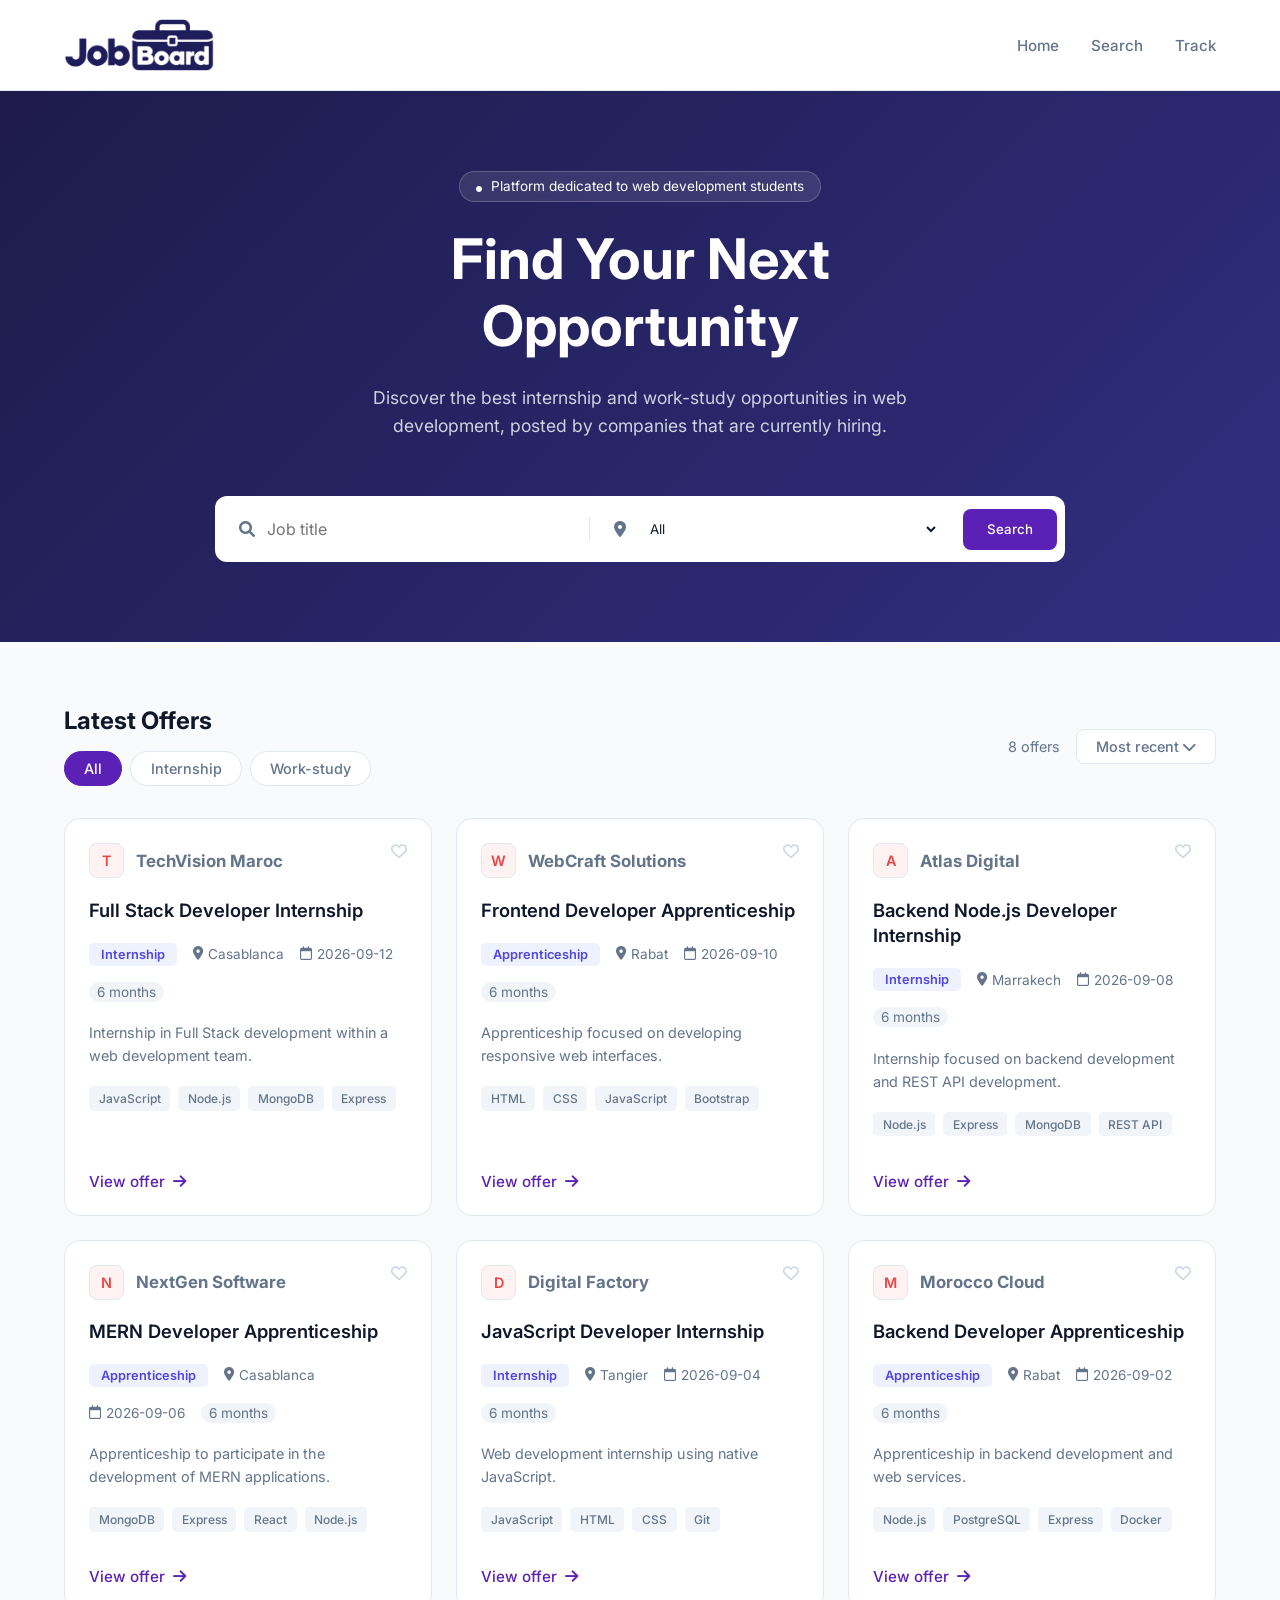
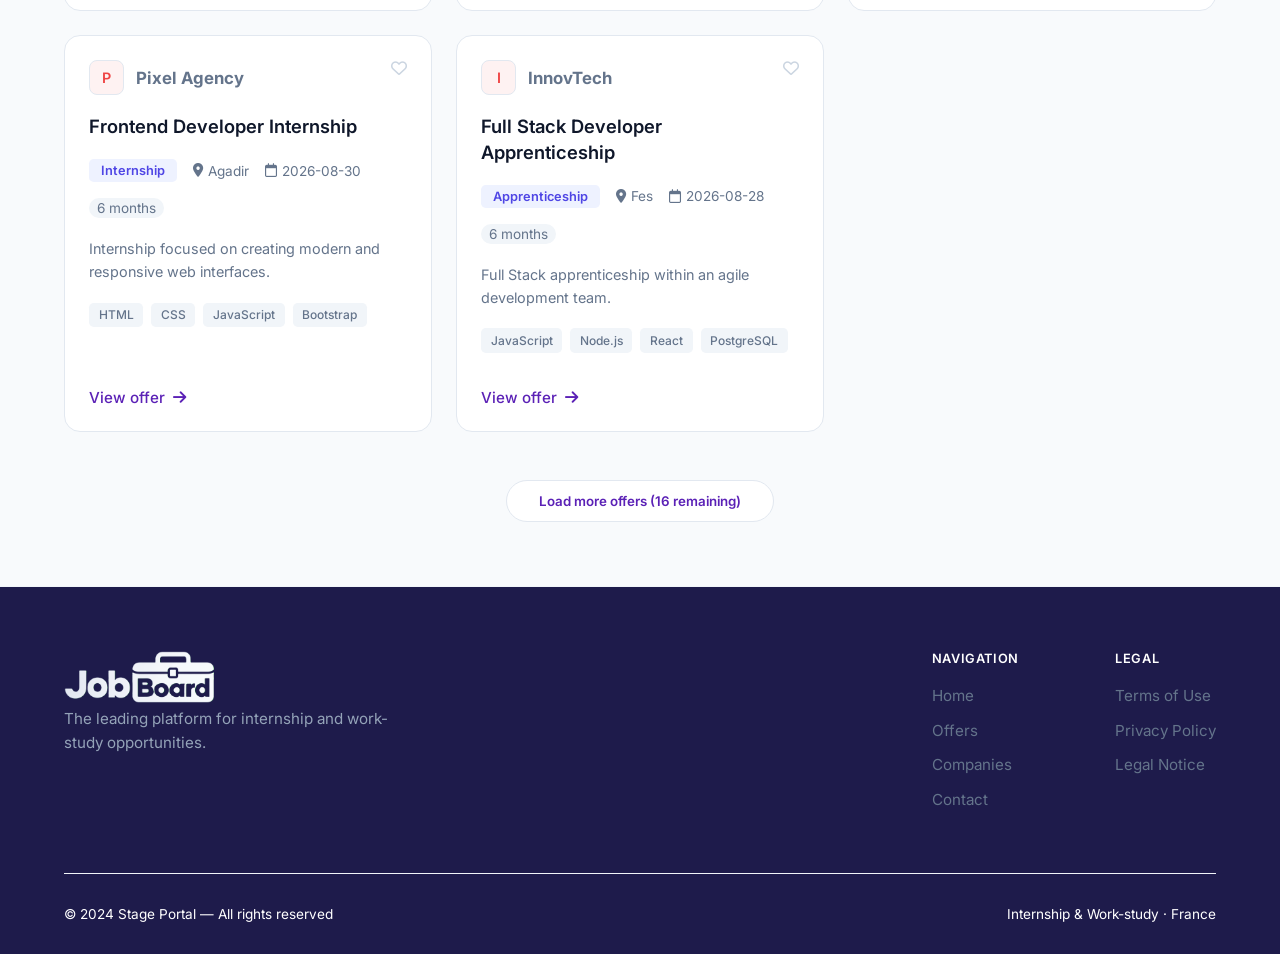
==== commit 218c3058: "feat : add a search panel on home page redirect to search page with your search option" ====
--- a/index.html
+++ b/index.html
@@ -37,12 +37,14 @@
         <div class="search-box">
             <div class="search-input">
                 <i class="fa-solid fa-magnifying-glass"></i>
-                <input type="text" placeholder="Job title, company, technology...">
+                <input id="search-title" type="text" placeholder="Job title">
             </div>
             <div class="search-divider"></div>
             <div class="search-input">
                 <i class="fa-solid fa-location-dot"></i>
-                <input type="text" placeholder="All cities">
+                <select id="search-city">
+                    <option value="all">All</option>
+                </select>
             </div>
             <button class="btn-primary" style="border-radius: 0.5rem; padding: 0.8rem 1.5rem;">Search</button>
         </div>
--- a/css/public/index.css
+++ b/css/public/index.css
@@ -76,6 +76,16 @@
     color: var(--text-main);
 }
 
+.search-input select {
+    border: none;
+    width: 100%;
+    padding: 0.5rem;
+    border-radius: 4px;
+    background-color: white;
+    color: var(--text-main);
+    outline: none;
+}
+
 .search-divider {
     width: 1px;
     height: 24px;
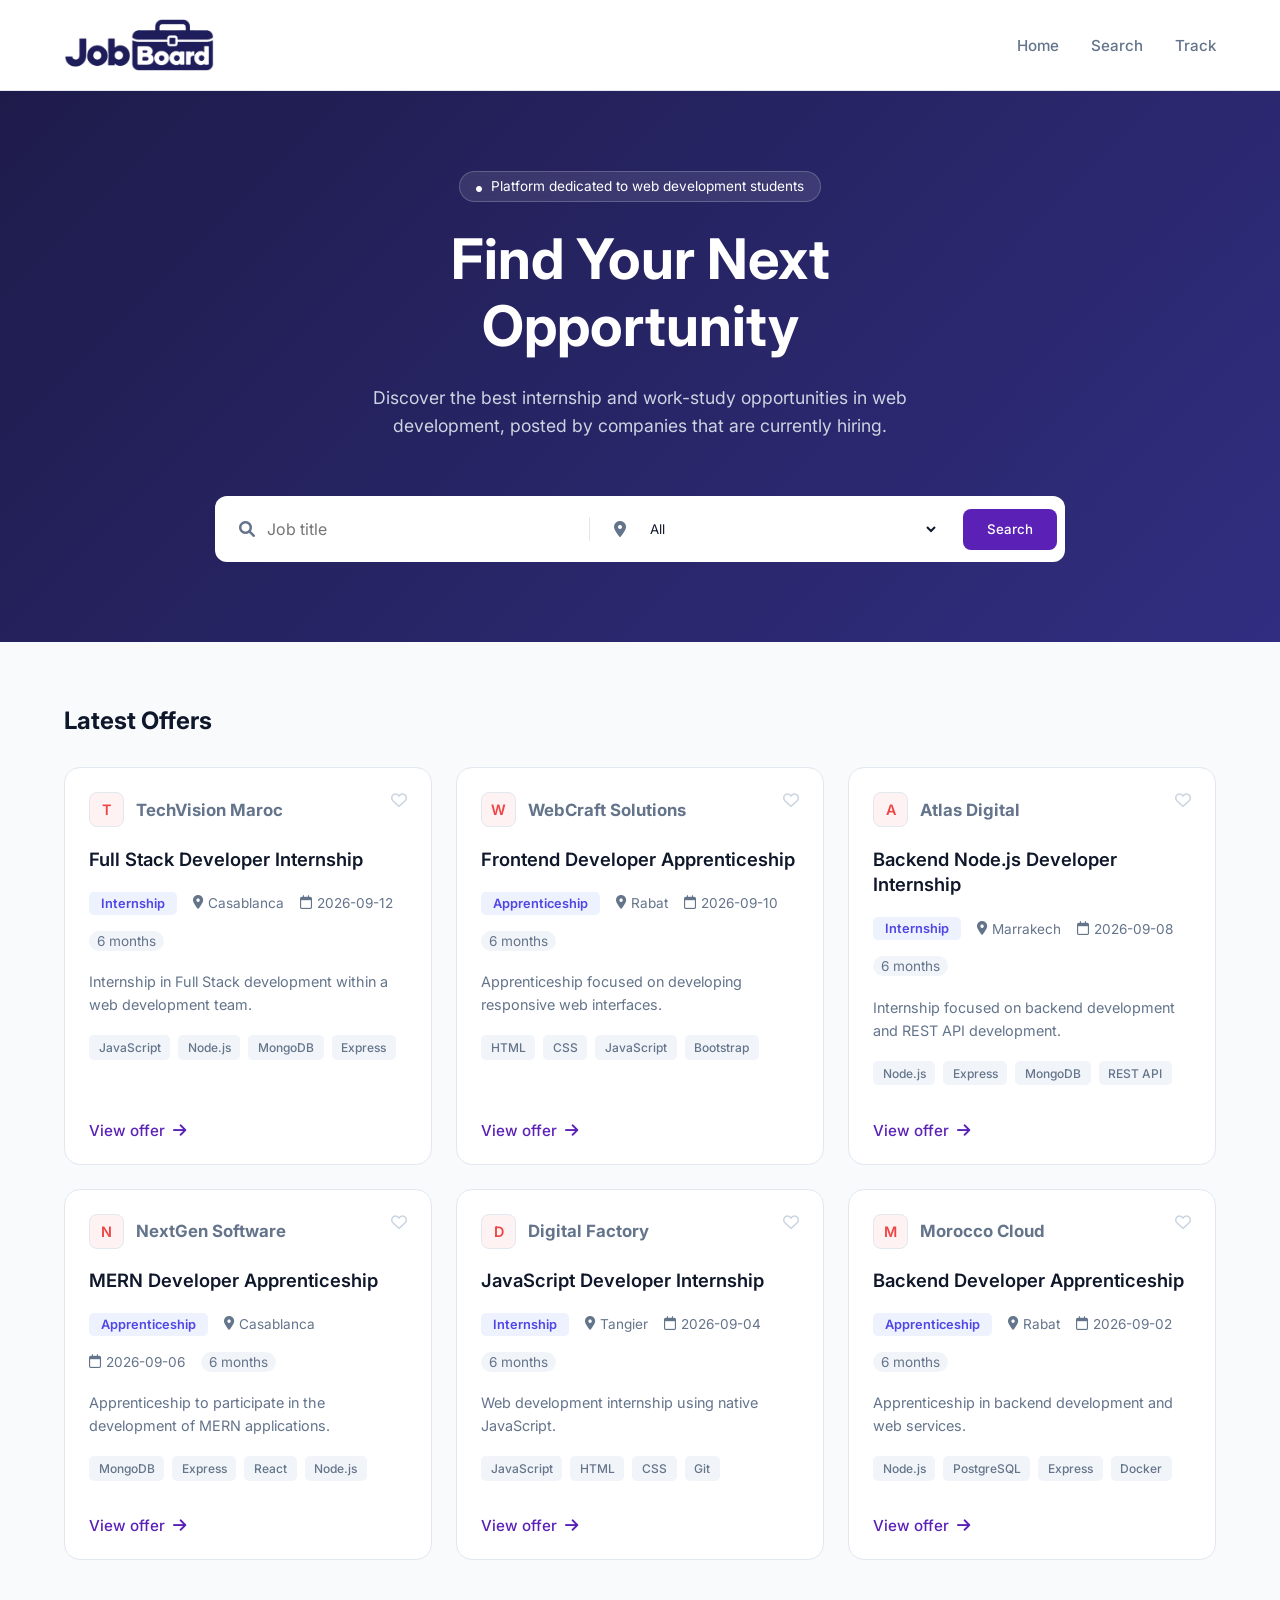
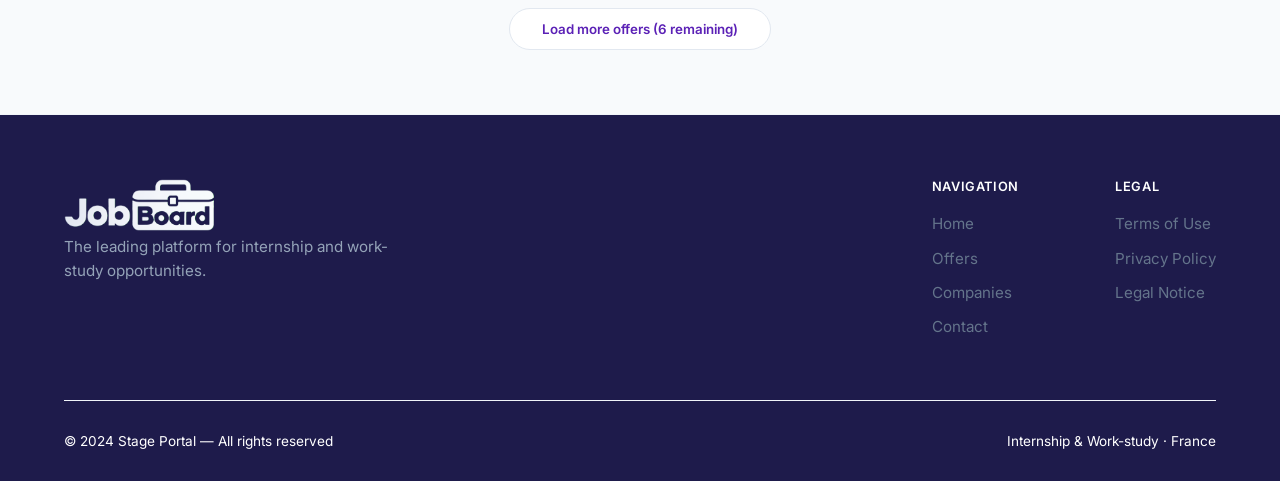
==== commit daa29d3a: "feat : add non data message on home, search page" ====
--- a/index.html
+++ b/index.html
@@ -54,21 +54,14 @@
         <div class="section-header">
             <div>
                 <h2>Latest Offers</h2>
-                <div class="filters" style="margin-top: 1rem;">
-                    <button class="filter-btn active">All</button>
-                    <button class="filter-btn">Internship</button>
-                    <button class="filter-btn">Work-study</button>
-                </div>
-            </div>
-            <div style="display: flex; gap: 1rem; align-items: center; color: var(--text-muted); font-size: 0.9rem;">
-                <span>8 offers</span>
-                <button class="filter-btn" style="border-radius: 0.5rem;">Most recent <i
-                        class="fa-solid fa-chevron-down"></i></button>
             </div>
         </div>
 
         <div class="grid">
 
+        </div>
+        <div class="flex">
+            
         </div>
 
         <div class="load-more">
--- a/css/public/index.css
+++ b/css/public/index.css
@@ -140,6 +140,11 @@
     grid-template-columns: repeat(auto-fill, minmax(320px, 1fr));
     gap: 1.5rem;
 }
+.flex {
+    display: flex;
+    justify-content: center;
+    align-items: center;
+}
 
 .card {
     background: var(--white);
@@ -340,4 +345,60 @@
     .filters {
         flex-wrap: wrap;
     }
+}
+
+.noDataContainer {
+    width: 100%;
+    min-height: 350px;
+
+    display: flex;
+    justify-content: center;
+    align-items: center;
+
+    padding: 40px 20px;
+}
+
+.noDataContent {
+    width: min(100%, 500px);
+    padding: 45px 30px;
+
+    display: flex;
+    flex-direction: column;
+    align-items: center;
+
+    text-align: center;
+
+    background: #fff;
+    border: 1px solid #e5e7eb;
+    border-radius: 16px;
+
+    box-shadow: 0 8px 30px rgba(15, 23, 42, 0.06);
+}
+
+.noDataIcon {
+    width: 70px;
+    height: 70px;
+
+    display: flex;
+    justify-content: center;
+    align-items: center;
+
+    margin-bottom: 20px;
+
+    border-radius: 50%;
+
+    background: #f3e8ff;
+    color: #7c3aed;
+
+    font-size: 2rem;
+}
+
+.noDataContent h3 {
+    margin: 0 0 8px;
+    color: var(--text-primary);
+}
+
+.noDataContent p {
+    margin: 0 0 25px;
+    color: var(--text-muted);
 }
